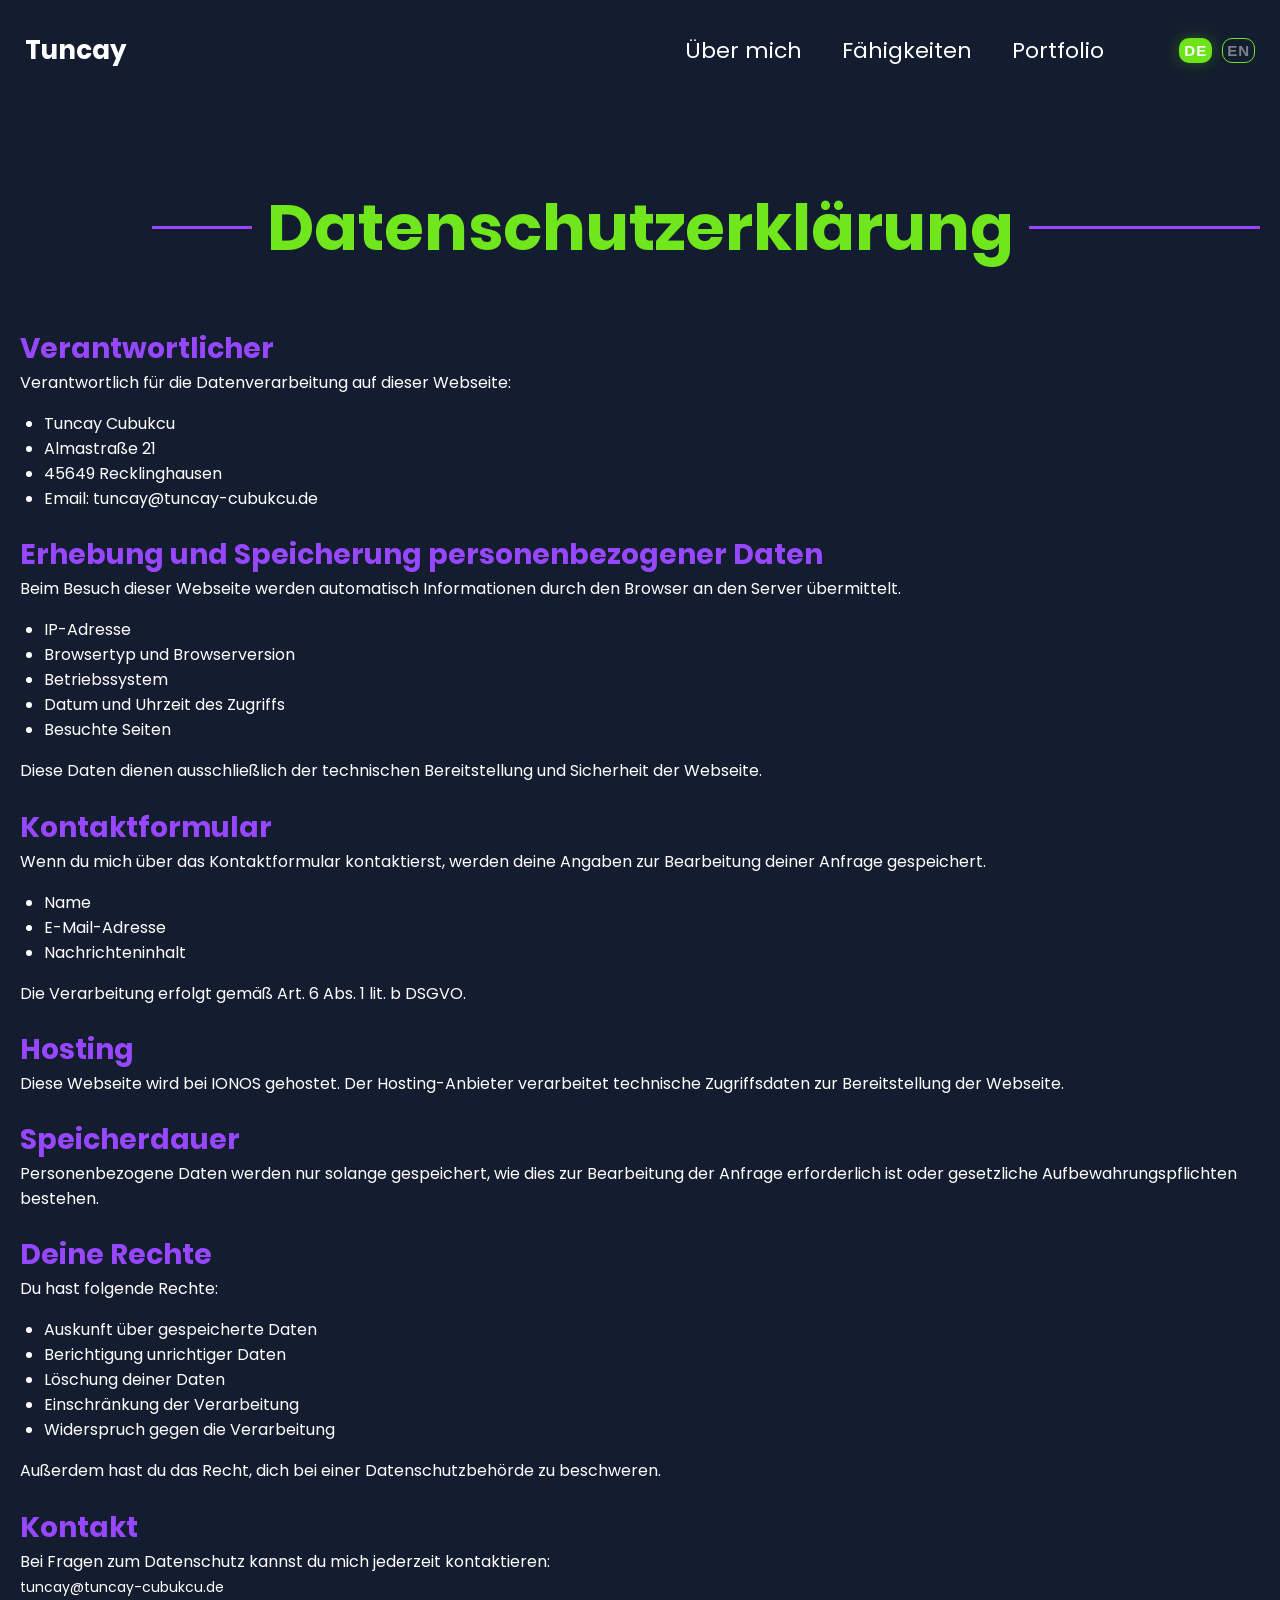
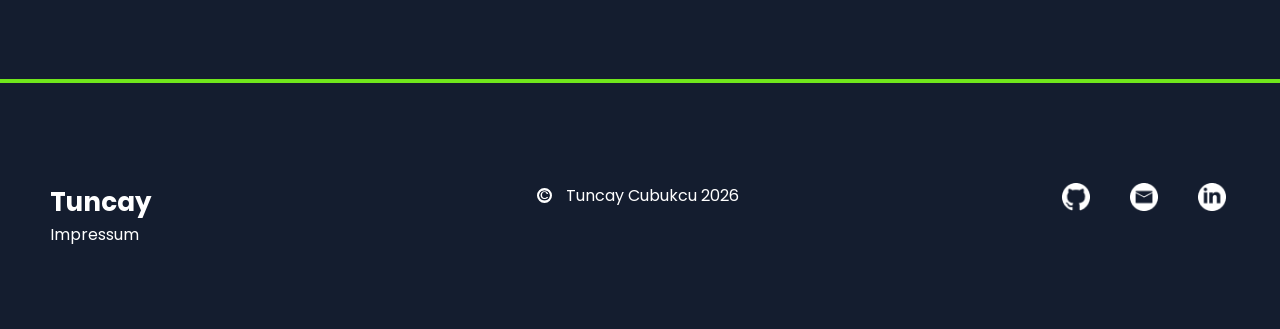
==== html/datenschutz.html @ 88ef4b9e "created portfolio project" ====
<!DOCTYPE html>
<html lang="en">
<head>
    <meta charset="UTF-8">
    <meta name="viewport" content="width=device-width, initial-scale=1.0">
     <title>TC | Fronted Developer</title>
    <link rel="icon" href="./assets/img/logo.jpg">
    <link rel="stylesheet" href="/style.css">
    <link rel="stylesheet" href="/css/responsive.css">
    <link rel="stylesheet" href="/index.html">
    <script src="/script.js"></script>
</head>
<header class="header">
    <div class="layout-first page-no">
        <section class="header-left">
            <a href="/index.html">
                <span href="#main" class="ft-size20">Tuncay</span>
            </a>
        </section>
        <nav class="header-right">
            <ul>
                <li><a data-i18n="nav_about" href="#about"></a></li>
                <li><a data-i18n="nav_skills" href="#skills"></a></li>
                <li><a data-i18n="nav_portfolio" href="#portfolio"></a></li>
            </ul>
            <div class="language-switcher">
                <button class="language-pill is-active" onclick="setLanguage('de', this)" aria-pressed="true">DE</button>
                <button class="language-pill" onclick="setLanguage('en', this)" aria-pressed="false">EN</button>
            </div>
            </nav>
        <nav class="navbar">
            <button class="menu-toggle" id="menuToggle" onclick="openMenu()">☰</button>
        </nav>
        <div class="mobile-menu" id="mobileMenu">
            <button class="close-menu" id="closeMenu" onclick="closeMenu()">✕</button>
            <ul>
                <li><a data-i18n="nav_about" href="#about" onclick="closeMenu()"></a></li>
                <li><a data-i18n="nav_skills" href="#skills" onclick="closeMenu()"></a></li>
                <li><a data-i18n="nav_portfolio" href="#portfolio" onclick="closeMenu()"></a></li>
                <li><a data-i18n="nav_contact" href="#contact" onclick="closeMenu()"></a></li>
                <div class="language-switcher-overlay">
                    <button class="lang-text is-active switcher-menu" onclick="setLanguage('de', this)" aria-pressed="true">DE</button>
                    <span class="lang-sep">/</span>
                    <button class="lang-text switcher-menu" onclick="setLanguage('en', this)" aria-pressed="false">EN</button>
                </div>
            </ul>
        </div>
    </div>
</header>

<main class="privacy-main">
    <a href="../index.html" class="back-button">
        <img src="/assets/icon/left button.png" alt="Back">
    </a>
    <section class="privacy-page">
        <div class="grid"> 
            <div class="line-second"></div>
             <h1 data-i18n="privacy_title" class="greenc">Datenschutzerklärung</h1>
             <div class="line-right"></div>
        </div>
        <section class="section_container">
            <h2 class="section_head violet-color" data-i18n="privacy_section1_title">Verantwortlicher</h2>
            <p data-i18n="privacy_section1_text">Verantwortlich für die Datenverarbeitung auf dieser Webseite:</p>
            <ul>
                <li>Tuncay Cubukcu</li>
                <li>Almastraße 21</li>
                <li>45649 Recklinghausen</li>
                <li href="mailto:tuncay-cubukcu@hotmai.de">Email: tuncay@tuncay-cubukcu.de</li>
            </ul>
        </section>
        <section class="section_container">
            <h2 class="section_head violet-color" data-i18n="privacy_section2_title">Erhebung und Speicherung personenbezogener Daten</h2>
            <p data-i18n="privacy_section2_text1">Beim Besuch dieser Webseite werden automatisch Informationen durch den Browser an den Server übermittelt.</p>
            <ul>
                <li data-i18n="privacy_ip">IP-Adresse</li>
                <li data-i18n="privacy_browser">Browsertyp und Browserversion</li>
                <li data-i18n="privacy_os">Betriebssystem</li>
                <li data-i18n="privacy_date">Datum und Uhrzeit des Zugriffs</li>
                <li data-i18n="privacy_pages">Besuchte Seiten</li>
            </ul>
            <p data-i18n="privacy_section2_text2">Diese Daten dienen ausschließlich der technischen Bereitstellung und Sicherheit der Webseite.</p>
        </section>
        <section class="section_container">
            <h2 class="section_head violet-color" data-i18n="privacy_section3_title">Kontaktformular</h2>
            <p data-i18n="privacy_section3_text1">Wenn du mich über das Kontaktformular kontaktierst, werden deine Angaben zur Bearbeitung deiner Anfrage gespeichert.</p>
            <ul>
                <li data-i18n="privacy_name">Name</li>
                <li data-i18n="privacy_email">E-Mail-Adresse</li>
                <li data-i18n="privacy_message">Nachrichteninhalt</li>
            </ul>
            <p data-i18n="privacy_section3_text2">Die Verarbeitung erfolgt gemäß Art. 6 Abs. 1 lit. b DSGVO.</p>
        </section>
        <section class="section_container">
            <h2 class="section_head violet-color" data-i18n="privacy_section4_title">Hosting</h2>
            <p data-i18n="privacy_section4_text">Diese Webseite wird bei IONOS gehostet. Der Hosting-Anbieter verarbeitet technische Zugriffsdaten zur Bereitstellung der Webseite.</p>
        </section>
        <section class="section_container">
            <h2 class="section_head violet-color" data-i18n="privacy_section5_title">Speicherdauer</h2>
            <p data-i18n="privacy_section5_text">Personenbezogene Daten werden nur solange gespeichert, wie dies zur Bearbeitung der Anfrage erforderlich ist oder gesetzliche Aufbewahrungspflichten bestehen.</p>
        </section>
        <section class="section_container">
            <h2 class="section_head violet-color" data-i18n="privacy_section6_title">Deine Rechte</h2>
            <p data-i18n="privacy_section6_text1">Du hast folgende Rechte:</p>
            <ul>
                <li data-i18n="privacy_right1">Auskunft über gespeicherte Daten</li>
                <li data-i18n="privacy_right2">Berichtigung unrichtiger Daten</li>
                <li data-i18n="privacy_right3">Löschung deiner Daten</li>
                <li data-i18n="privacy_right4">Einschränkung der Verarbeitung</li>
                <li data-i18n="privacy_right5">Widerspruch gegen die Verarbeitung</li>
            </ul>
            <p data-i18n="privacy_section6_text2">Außerdem hast du das Recht, dich bei einer Datenschutzbehörde zu beschweren.</p>
        </section>
        <section class="section_container">
            <h2 class="section_head violet-color" data-i18n="privacy_section7_title">Kontakt</h2>
            <p data-i18n="privacy_section7_text">Bei Fragen zum Datenschutz kannst du mich jederzeit kontaktieren:</p>
            <a class="mail-link" href="mailto:tuncay@tuncay-cubukcu.de">tuncay@tuncay-cubukcu.de</a>
        </section>
    </section>
</main>

<footer class="white footer-line">
    <div class="layout-page">
        <div class="footer">
            <div class="footer-left">
                <div>
                    <span class="left-ft">Tuncay</span>
                </div>
                <a href="./html/impressum.html" class="white impressum-link d_none_re" data-i18n="legal_notice"></a>
            </div>
            <div class="footer-center">
                <div class="copyright-circle">©</div>
                <span class="white">Tuncay Cubukcu 2026</span>
            </div>
            <div class="footer-right">
                <a href="https://github.com/TuncCuDev" title="GitHub - TuncCuDev" aria-label="GitHub - TuncCuDev">
                    <img src="/assets/icon/github-img.png" alt="GitHub icon">
                </a>  
                <a href="mailto:tuncay@tuncay-cubukcu.de" title="Send email" aria-label="Send email">
                    <img src="/assets/icon/mail.img.png" alt="Email icon">
                </a>
                <a href="https://www.linkedin.com/in/tuncay-cu-89078a415/?skipRedirect=true" title="LinkedIn - Tuncay Cubukcu" aria-label="LinkedIn - Tuncay Cubukcu">
                    <img src="/assets/icon/linkdein.png" alt="LinkedIn icon">
                </a>
            </div>
            <div>
                <a href="./html/impressum.html" class="white impressum-link display_re" data-i18n="legal_notice"></a>
            </div>
        </div>
    </div>
</footer>
---- style.css ----
@font-face {
    font-family: 'Poppins';
    src: url('./assets/fonts/Poppins-Regular.ttf') format('truetype');
    font-weight: 400;
    font-style: normal;
}

@font-face {
    font-family: 'Poppins';
    src: url('./assets/fonts/Poppins-Bold.ttf') format('truetype');
    font-weight: 700;
    font-style: normal;
}

* {
    box-sizing: border-box;
}

html, body {
    font-family: 'Poppins', sans-serif;
    font-weight: 400;
    margin: 0;
    padding: 0;
    width: 100%;
    scroll-behavior: smooth;
}

body.no-scroll {
    position: fixed;
    overflow: hidden;
    height: 100vh;
}

.page-wrapper {
    width: 100%;
    max-width: 1440px;
    margin: 0 auto;
    padding: 0 32px;
    box-sizing: border-box;
}

.header {
    background-color: #141D2F;
    position: sticky;
    top: 0;
    width: 100%;
    z-index: 1000;
    height: 100px;
    display: flex;
}

.header-left {
    color: white;
    font-weight: bold;
}

.ft-size20 {
    font-size: 26px
}

.header-right ul{
    display: flex;
    justify-content: space-evenly;
    gap: 40px;
    list-style: none;
}

a {
    color: #FFFFFF;
    font-size: 14px;
    text-decoration: none !important;
}

.header-right a {
    font-size: 22px;
}

.language-switcher {
    display: flex;
    align-items: center;
    gap: 10px;
}

.nav-link.active {
    color: #3DCFB6; 
}

.language-pill {
    padding: 3px 4px;
    border-radius: 10px;
    border: 1px solid #70E61C;
    background: rgb(20 29 47);
    color: rgba(255,255,255,0.45);
    font-size: 15px;
    font-weight: 700;
    letter-spacing: 1px;
    cursor: pointer;
    transition: all 0.3s ease;

}

.language-pill:hover {
    border-color: rgba(112,230,28,0.35);
    box-shadow: 0 0 14px rgba(112,230,28,0.15);
}

.language-pill.is-active {
    color: #FFFFFF;
    background: #70E61C;
    border-color: rgba(112,230,28,0.6);
    text-shadow:0 0 8px rgba(112,230,28,0.9),0 0 18px rgba(112,230,28,0.5);
    box-shadow:0 0 18px rgba(112,230,28,0.25);
}

.language-switcher-overlay {
    display: flex;
    align-items: center;
    gap: 6px;
    color: white;
}

.lang-text {
    background: none;
    border: none;
    padding: 0;
    margin: 0;
    color: #757575;
    font-size: 16px;
    cursor: pointer;
    transition: 0.2s ease;
}

.lang-text.is-active {
    color: #70E61C;
    font-weight: bold;
}

.lang-sep {
    color: #757575;
}

.pages-img {
    position: absolute;
    left: 50%;
    transform: translateX(-50%);
    width: 100%;
    max-width: 1440px;
    height: 100%;
    filter: brightness(85%);
}

.background-shadow{
    position: absolute;
    left: 50%;
    transform: translateX(-50%);
    z-index: 1;
    margin-top: 5px;
}

nav {
    display: flex;
    gap: 75px;
}

.layout-first {
    background-color: #141D2F;
    margin: 0 auto;
    box-sizing: border-box;
}

.layout-page {
    max-width: 1440px;
    margin: 0 auto; 
    position: relative;
    z-index: 1;
}

.page-no {
    display: flex;
    justify-content: space-between;
    padding: 0 25px;
    align-items: center;
    max-width: 1440px;
    width: 100%;
}

.first-page {
    min-height: 100vh;
    position: relative;
    width: 100%;
    display: flex;
    align-items: center;
    justify-content: center;
}

.first-content {
    display: flex;
    align-items: center;
    justify-content: space-between;
    padding: 0 32px;
    box-sizing: border-box;
}

.first-content,
.main-text {
    position: relative;
}

.main-text {
    display: flex;
    flex-direction: column;
    gap: 24px;
    margin-bottom: 250px;
}

.my-image {
    height: 400px;
    z-index: 2;
    position: relative;
}

.part2,
h1, 
h2,
.contact-span {
    font-weight: bold;
}

.image-wrapper {
    position: relative;
    width: fit-content;
}

.image-wrapper::before {
    content: "";
    position: absolute;
    top: -250px;
    left: 50%;
    width: 180%;
    height: 150%;
    transform: translateX(-50%);
    background: url("./assets/img/Photo shadows.png") no-repeat center;
    background-size: contain;
    z-index: 0;
}

.front-image {
    margin-bottom: 200px;
    position: relative;
    z-index: 10;
    left: 0px;
    height: 900px;
}

.display {
    display: flex;
    justify-content: center;
    width: 100%;
}

.part1, .part2, .part3 {
    margin: 0;
    line-height: 1;
}

.part1 {
    writing-mode: vertical-lr;
    transform: rotate(180deg);
    font-size: 48px;
    color: #FFFFFF;
    font-weight: 200;
}

.part2 {
    font-size: clamp(28px, 9vw, 80px);
    font-weight: bold;
    color: #FFFFFF;
}

.part3 {
    font-size: clamp(28px, 9vw, 80px);
    font-weight: 400;
    color: rgba(151, 71, 255, 1);
}

.first-page-h1 {
    position: relative;
    display: flex;
    align-items: center;
    gap: 18px;
    margin: 0;
    font-size: 70px;
}

.button {
    background-color: #70E61C;
    color: #FFFFFF;
    width: 180px;
    height: 50px;
    border-radius: 10px;
    cursor: pointer;
    border: none;
    font-size: 16px;
    transition: 0.2s ease;
}

.button:hover {
    transform: scale(1.05);
    background-color: rgba(151, 71, 255, 1);
}

.button.disabled {
    background-color: #5b5b5b;
    color: #cfcfcf;
    cursor: not-allowed;
    opacity: 0.7;
}

.button.active {
    background-color: #70E61C;
    color: black;
    cursor: pointer;
    box-shadow:0 0 12px rgba(112,230,28,0.5),0 0 22px rgba(112,230,28,0.25);
}

.button.active:hover {
    transform: translateY(-2px);
}

.main-right {
    display: flex;
    flex-direction: column;
    line-height: 1;
}

.first-page::after {
    content: "";
    position: absolute;
    left: 0;
    bottom: 0;
    width: 100%;    
    background: url("./assets/icon/Vector.png") no-repeat center bottom;
    background-size: 100% 100%;
    z-index: 99;
    height: 350px;
}

.line,
.line-second,
.line-one {
    background-color: #9747FF;
    width: 100px;
    height: 3px;
    justify-self: end;
}

.line-right {
    height: 3px;
    background: #9747FF;
    align-self: center;
    width: 100%;
}

.padding-rt50 {
    padding-right: 50px
}

.padding-lt50 {
    padding-left: 50px;
}

.flex-direction {
    align-items: center;
    display: flex;
}

.padding-right75 {
    padding-right: 75px;
}

.references-line {
    bottom: 150px;
    display: flex;
    justify-content: space-between;
    z-index: 999;
}

.display-flex {
    display: flex;
    justify-content: center;
    align-items: center;
}

.grid {
    display: grid;
    grid-template-columns: 1fr auto 1fr;
    align-items: center;
    width: 100%;
    gap: 15px;
    padding-bottom: 30px;
}

.gap30 {
    gap: 30px;
}

.white {
    color: #FFFFFF;
}

.scroll-down {
    position: relative;
    writing-mode: vertical-lr;
    writing-mode: vertical-lr;
    right: 0;
    bottom: 35px;
    margin-right: 25px;

}

.text {
    font-weight: 400;
    font-size: medium;
    font-size: 16px;
}

.headline {
    position: relative;
    padding-bottom: 50px;
}

.second-page {
    padding-left: 50px;
    position: relative;
    z-index: 2;
    align-items: flex-start;
    display: flex;
    gap: 100px;
    padding-top: 10px;
}

.about-img {
    height: autp;
    width: 25px;
}

.about-span {
    padding-bottom: 20px;
    max-width: 500px;
    width: 100%;
}

.circle {
    height: 500px;
}

.about-profil {
    display: flex;
    justify-content: center;
    align-items: center;
    position: relative;
}

.potrait-img {
    position: absolute;
    top: 51%;
    left: 36%;
    transform: translate(-50%, -50%);
    border-radius: 50%;
    width: 60%;
    height: 90%;
    z-index: 1;
}

.second-right {
    display: flex;
    flex-direction: column;
    justify-content: center;
}

.width150 {
    width: 230px;
}
    
.padding-bt {
    padding-bottom: 50px;
}

.third-page {
    padding-left: 50px;
    position: relative;
    justify-content: space-between;
    align-items: flex-start;
    padding-top: 200px;
    display: flex;
    gap: 50px;
}

.container {
    display: flex;
    justify-content: center;
    align-items: center;
    padding-top: 25px;
}

.skill-container {
    display: flex;
    flex-direction: column;
    gap: 20px;
}

.skills-box {
    text-align: right;
    padding-right: 50px;
}

.skills-box .container .skill-container button {
    width: auto;
    max-width: 250px;
}

.skill-container button:hover {
    background-color: rgba(151, 71, 255, 1);
}

.skills-btn {
    display: inline-block;
    width: auto;
    padding: 12px 24px;
    border-radius: 12px;
    border: none;
    cursor: pointer;
    font-size: 16px;
}

.skill-container button {
    align-self: flex-end;
}

.skill-container button:hover {
    transform: scale(1.10);
}

.container-first-span {
    font-size: 18px;
    font-weight: bolder;
}

.green {
    background-color: #70E61C;
}

.greenc {
    color: #70E61C;
}

.violet {
    background-color: rgba(151, 71, 255, 1);
}

.violet-color {
    color: rgba(151, 71, 255, 1);
}

.image-container {
    display: grid;
    grid-template-columns: repeat(4, 1fr);
    gap: 45px;
}

.image-container img {
    transition: transform 0.3s ease;
    cursor: pointer;
    width: 60px;
    height: 60px;
}

.image-container img:hover {
    transform: scale(1.15);
}

.third-page-right {
    width: min(600px, 100%);
}

.skills-container {
    display: flex;
    justify-content: flex-end;
    align-items: center;
    text-align: right;
    gap: 10px;
}

.skills-line {
    position: relative;
    width: 50px;
}

.padding {
    padding-right: 50px;
}

h1 {
    margin-block-start: 0;
    margin-block-end: 15px;
    font-size: 78px;
}

.fourd-page {
    position: relative;
    padding-top: 200px;
}

.project-img {
    height: 140px;
    width: 260px;
}

.project-card {
    display: grid;
    grid-template-columns: 1fr 1fr;
    align-items: center;
    justify-content: center;
    gap: 40px;
    padding: 40px 100px;
}

.project-card:nth-child(even) .project-left {
    order: 2;
}

.project-card:nth-child(even) .project-right {
    order: 1;
}

.project-left,
.project-right {
    width: 100%;
    box-sizing: border-box;
}

.project-left {
    display: flex;
    justify-content: center;
    align-items: center;
}

.project-right {
    display: flex;
    flex-direction: column;
    justify-content: center;
    align-items: left;
    gap: 12px;
}

.grid h1 {
    margin: 0;
}

.project-buttons {
    margin-top: auto;
    padding-top: 15px;
}

.text-align-center {
    text-align: center;
}

.portfolio-title {
    padding-top: 25px;
}

.portfolio-subtitle {
    margin: 0;
    white-space: nowrap;
    text-align: center;
}

.button-size {
    font-size: 16px;
    height: 40px;
    width: 120px;
    border-radius: 8px;
}

.button:hover {
    transform: scale(1.05);
}

.button-size:hover {
    cursor: pointer;
    background-color: #70E61C;
}

.five-page {
    position: relative;
    padding-top: 200px;
    padding-bottom: 150px;
}

.display-flex-start {
    gap: 15px;
    display: flex;
    justify-content: flex-start;
    align-items: center;
    text-align: left;
}

.width {
    width: 500px;
}

.contact-form {
    display: flex;
    flex-direction: column;
    gap: 20px;
}

.contact-form textarea {
    min-height: 140px;
    resize: none;
}

.contact-form input,
.contact-form textarea {
    border-radius: 12px;
    background: transparent;
    border: 1px solid rgba(151, 71, 255, 1);
    padding: 16px;
    color: white;
    font-size: 16px;
    transition: 0.2s ease;
}

.contact-form input.input-valid,
.contact-form textarea.input-valid {
    border: 1px solid #70E61C !important;
    box-shadow: 0 0 8px rgba(112, 230, 28, 0.5) !important;
}

.contact-form input.input-error,
.contact-form textarea.input-error {
    border: 1px solid #ff3b30 !important;
    box-shadow: 0 0 8px rgba(255, 59, 48, 0.5) !important;
}

.contact-form input:hover,
.contact-form textarea:hover {
    border-color: #70E61C;
    cursor: pointer;
}

.contact-container {
    display: flex;
    align-items: start;
    gap: 50px;
    padding: 25px 50px;
}

.contact-left,
.contact-right {
    width: 50%;
}

.field {
    position: relative;
    margin-bottom: 20px;
}

.privacy {
    font-size: 14px;
}

.contact-span {
    font-size: 32px;
    font-weight: 600;
}

.contact-span-answer {
    font-size: 20px;
    font-weight: 500;
}

.large-size {
    font-weight: 700;
}

.footer {
    max-width: 1440px;
    width: 100%;
    display: flex;
    justify-content: space-between;
    align-items: flex-start;
    padding: 100px 50px;
    border-top: 4px solid rgba(112, 230, 28, 1);
    color: white;
    position: relative;
    height: 250px;
}

footer {
    background-color: #141D2F;
}


.left-ft {
    font-weight: 700;
    font-size: 26px;
}

.footer-left,
.footer-center,
.footer-right {
    width: 33%;
}

.footer-left {
    display: flex;
    flex-direction: column;
}

.footer-left a {
    text-decoration: none;
}

.privacy-link {
    position: relative;
    display: inline-block;
    color: rgba(151, 71, 255, 1);
    text-decoration: none;
}

.privacy-link::after {
    content: "";
    position: absolute;
    left: 0;
    bottom: -1px;
    width: 100%;
    height: 1px;
    background-color: rgba(151, 71, 255, 1);
    opacity: 0;
}

.privacy-link:hover::after {
    opacity: 1;
}

.footer-left a, .impressum-link {
    position: relative;
    text-decoration: none;
}

.footer-left a::after,
.impressum-link::after {
    content: "";
    position: absolute;
    left: 7%;
    bottom: -3px;
    transform: translateX(-50%);
    width: 0%;
    height: 2px;
    background-color: #70E61C;
}

.footer-left a:hover::after,
.impressum-link:hover::after {
    width: 15%;
}

.footer-center {
    display: flex;
    justify-content: center;
    align-items: center;
    gap: 14px;
}

.footer-left-wrapper {
    display: flex;
    flex-direction: column;
    gap: 10px;
}

.impressum-link {
    font-size: 16px;
}

.copyright-circle {
    width: 15px;
    height: 15px;
    border: 2px solid white;
    border-radius: 50%;
    display: flex;
    justify-content: center;
    align-items: center;
    color: white;
    font-size: 18px;
}

.footer-right {
    display: flex;
    justify-content: flex-end;
    gap: 40px;
}

.footer-right img {
    width: 28px;
    height: 28px;
    cursor: pointer;
    transition: 0.2s ease;
}

.footer-right img:hover,
.left-side a:hover img  {
    transform: scale(1.5);
}

.next-pages {
    position: relative;
    width: 100%;
    overflow: hidden;
    padding-bottom: 75px;
}

.privacy-page {
    width: 100%;
    max-width: 1440px;
}

.text-decoration {
    color: rgba(151, 71, 255, 1);
    text-decoration: none;
    transition: 0.2s ease;
}

.privacy-page h1 {
    font-size: 64px;
    text-align: center;
}

.section_head {
    font-size: 28px;
    font-weight: 700;
    margin-bottom: 20px;
    margin-block-end: 0px;
}

.section_container {
    margin-block-end: 0px;
}

.section_container ul {
    padding-left: 24px;
}

.mail-link:hover {
    text-decoration: underline;
}

.back-home-btn img {
    width: 32px;
    height: 32px;
    object-fit: contain;
}

.back-home-btn {
    position: absolute;
    top: 30px;
    right: 30px;
    width: 60px;
    height: 60px;
    display: flex;
    justify-content: center;
    align-items: center;
    background: #9747FF;
    border-radius: 50%;
    transition: 0.3s;
}

.back-home-btn:hover {
    transform: scale(1.1);
}

.privacy-main {
    width: 100%;
    min-height: 100vh;
    display: flex;
    flex-direction: column;
    align-items: center;
    padding: 80px 20px;
    background-color: #141D2F;
    color: #FFFFFF;
}

.impressum-block h2 {
    margin-block-end: 0em;
    font-size: 28px;
}

.mail-link:hover {
    text-decoration: underline;
}

.navbar {
    display: none;
}

.mobile-menu {
    position: fixed;
    inset: 0;
    background: #4D4D4D;
    display: flex;
    flex-direction: column;
    justify-content: center;
    align-items: center;
    opacity: 0.5;
    visibility: hidden;
    transition: all 0.3s ease;
    z-index: 9999;
}

.mobile-menu.active {
    opacity: 1;
    visibility: visible;
}

.mobile-menu ul {
    list-style: none;
    padding: 0;
    margin: 0;
    display: flex;
    flex-direction: column;
    gap: 24px;
}

.mobile-menu a {
    color: white;
    text-decoration: none;
    font-size: 23px;
}

.mobile-menu a:hover {
    color: #70E61C;
}

ul li a {
    position: relative;
    color: white;
    text-decoration: none;
    transition: color 0.3s ease;
}

ul li a.active {
    color: #70E61C;
}

ul li a::after {
    content: "";
    position: absolute;
    left: 0;
    bottom: -6px;
    width: 0;
    height: 2px;
    background: #9747FF;
    transition: width 0.3s ease;
}

ul li a.active::after {
    width: 50%;
    height: 3px;
    border-radius: 5px;
}

.close-menu {
    position: absolute;
    top: 30px;
    right: 30px;
    background: none;
    border: none;
    color: white;
    font-size: 32px;
    cursor: pointer;
}

.header-right a {
    color: white;
    text-decoration: none;
    transition: color 0.3s ease;
}

.header-right a:hover,
.header-right a.active {
    color: #70E61C;
}

.checkbox-design {
    -webkit-appearance: none !important;
    appearance: none !important;
    width: 20px;
    height: 19px;
    border: 2px solid #70E61C !important; 
    border-radius: 4px !important;
    background: transparent !important;
    cursor: pointer;
    position: relative;
    font-size: 12px !important;
    padding: 0px !important;
}

.checkbox-design:checked::after {
    content: "✔";
    position: absolute;
    left: 50%;
    top: 50%;
    transform: translate(-50%, -55%);
    color:#70E61C;
    font-size: 16px; 
    font-weight: bold;
    line-height: 1;
}

.checkbox-container {
    display: flex;
    gap: 8px;
}

#toast {
    position: fixed;
    bottom: 50px;
    right: 50px;
    background: white;
    color: black;
    border: 1px solid #ccc;
    padding: 10px 15px;
    border-radius: 8px;
    transform: translateX(300px);
    opacity: 0;
    transition: all 0.5s ease;
    z-index: 99999;
}

#toast.show {
    transform: translateX(0);
    opacity: 1;
}

.d_none {
    display: none !important;
}

.scroll-top {
    width: 32px;
    height: 32px;
    border: 2px solid white;
    border-radius: 50%;
    display: flex;
    justify-content: center;
    align-items: center;
    cursor: pointer;
    margin-left: auto; 
    margin-right: 7px;
}

.scroll-top:hover {
    border-color: #70E61C;
}

.scroll-top:hover img {
    filter: brightness(0) saturate(100%) invert(67%) sepia(83%) saturate(420%) hue-rotate(65deg);
}

.scroll-top img {
    width: 15px;
    height: 15px;
}

.back-button {
    display: none;
    align-self: flex-end;
}

.back-button:hover {
    border-color: #70E61C;
}

.back-button:hover img {
    filter: brightness(0) saturate(100%) invert(67%) sepia(83%) saturate(420%) hue-rotate(65deg);
    margin-right: 5px;
}

.back-button img {
    margin: 15px 9px;
    width: 35px;
    height: 35px;
}

.testimonial-section {
    max-width: 800px;
    margin: 0 auto;
    padding-top: 150px;
}

.testimonial-box {
    position: relative;
    padding: 30px 70px;
    border: 3px solid #70E61C;
    border-radius: 24px;
    color: white;
    width: clamp(245px, 75vw, 850px);     
    height: 250px;    
    overflow: visible; 
    margin: 0 auto;
}

.quote-icon {
    position: absolute;
    top: -25px;
    left: -52px;
    width: 80px;
    height: auto;
    z-index: 2;
}

.testimonial-text {
    padding-bottom: 100px;
    font-size: 20px;
    line-height: 1.7;
}

.testimonial-author {
    justify-content: start;
    display: flex;
    align-items: center;
    gap: 15px;
}

.testimonial-navigation {
    display: flex;
    justify-content: center;
    align-items: center;
    gap: 30px;
    margin-top: 30px;
}

.arrow-btn {
    background: transparent;
    border: 2px solid transparent;
    color: #70E61C;
    font-size: 28px;
    cursor: pointer;
    padding: 6px;
}

.arrow-btn:hover {
    border-color: #70E61C;
    border-radius: 50%;
}

.dots {
    display: flex;
    gap: 12px;
}

.dot {
    width: 8px;
    height: 8px;
    border-radius: 50%;
    background: #9747FF;
}

.dot.active {
    background: #70E61C;
    box-shadow:0 0 8px #70E61C, 0 0 16px #70E61C;
}

.line-box {
    width: 400px;
    height: 3px;
    background-color: #9747FF;
    padding-right: 5px;
}

.display-start {
    position: absolute;
    display: flex;
    justify-content: start;
    align-items: center;
    gap: 15px;
    bottom: 40px;
}

.ft-size23 {
    font-size: 23px;
}

.ft-size32 {
    font-size: 32px;
    margin-block-end: 0em;
}

p {
    margin-block-start: 0px;
    margin-block-end: 0px;
}

.github-bt {
    background-color: #141d2f;
    border-color: #70E61C;
}

.row-reverse {
    flex-direction: row-reverse;
}

.no-padding {
    padding-right: 0 !important;
}

.project-rights {
    text-align: right;
}

.project-right-button {
    text-align: right !important;
}

.laptop {
    position: relative;
    width: 100%;
    max-width: 5200px;
}

.laptop-frame {
    width: 100%;
    display: block;
}

.laptop-screen {
    position: absolute;
    top: 24%;
    left: 27%;
    width: 46%;
    height: 52%;
    object-fit: cover;
}

.error-message {
    color: #E61C40;
    font-size: 14px;
    display: block;
}

.display-column {
    position: relative;
    display: flex;
    flex-direction: column;
    justify-content: center;
    align-items: center;
    gap: 7px;
    width: 140px;
}

.icon-span {
    font-weight: bold;
    color: #FFFFFF;
    text-align: center;
}

.display-column img {
    display: block;
    transform: translateY(0) scale(1);
}

.display-column:hover img {
    animation: upDown 0.6s ease;
}

.no-hover img {
    transform: none !important;
    transition: none !important;
}

.display-column.no-hover:hover img {
    transform: none !important;
}

.tooltip-item {
    position: relative;
    display: flex;
    flex-direction: column;
    align-items: center;
}

.tooltip-bubble {
    position: absolute;
    bottom: 100%;
    left: 50%;
    transform: translateX(-50%) translateY(10px);
    background: #ffffff;
    color: #000;
    padding: 6px 10px;
    border-radius: 8px;
    font-size: 16px;
    height: 100px;
    width: 200px;
    white-space: nowrap;
    opacity: 0;
    visibility: hidden;
    transition: 0.3s ease;
    pointer-events: none;
}

.tooltip-item:hover .tooltip-bubble {
    opacity: 1;
    visibility: visible;
    transform: translateX(-50%) translateY(-10px);
}

.tooltip-bubble::after {
    content: "";
    position: absolute;
    top: 100%;
    left: 20%;
    transform: translateX(-50%);
    border-width: 15px;
    border-style: solid;
    border-color: #ffffff transparent transparent transparent;
}

.display_re {
    display: none;
}

@keyframes upDown {
    0% {
        transform: translateY(0) scale(1);
    }
    50% {
        transform: translateY(-15px) scale(1);
    }
    100% {
        transform: translateY(0) scale(1);
    }
}
---- css/responsive.css ----
@media (max-width: 1275px) {
    .first-page {
        flex-direction: column;
    }

    .main-right {
        gap: 10px;
    }

    .main-text {
        position: relative;
        transform: translateY(40px);
            z-index: 100;
    }

    .front-image {
        margin-bottom: 0px;
    }

    .image-wrapper::before {
        top: -180px;
        left: 50%;
        width: clamp(100%, 70vw, 180%);
        height: 150%;
    }

    .button {
        width: 150px;
    }

    .first-page::after {
        bottom: clamp(245px, 30vw, 350px);
    }
}

@media (max-width: 1150px) {
    .third-page {
        display: flex;
        flex-direction: column;
        justify-content: center;
        align-items: center;
        padding-top: 0px;
    }

    .third-page-right {
        display: contents;
    }
    
    .skills-container {
        justify-content: flex-start;
        order: 1;
    }

    .skills-description {
        order: 2;
    }

    .image-container {
        order: 3;
    }

    .skills-box {
        order: 4;
    }

    .projects-container {
        gap: 50px;
    }

    .project-card {
        grid-template-columns: 1fr;
        padding: 25px 25px;
        gap: 20px;
    }

    .padding-lt50 {
        padding-left: 0px;
    }

    .padding-right75 {
        padding-right: 0px;
    }

    .project-buttons {
        display: flex;
        gap: 25px;
    }

    .project-rights {
        text-align: right;
    }

    .text-center {
        text-align: center;
    }

    .row-reverse {
        display: flex;
        flex-direction: column-reverse;    
    }

    .pd-25 {
        padding: 0px 15px;
    }

    .skills-container {
        display: flex;
        justify-content: flex-end;
        align-items: center;
        text-align: right;
        width: 100%;
    }

    .skill-container button {
        align-self: center;
    }

    .text-center-re{
        text-align: center;
    }

    .display-column {
        width: 60px;
    }

    .image-container {
        display: grid;
        grid-template-columns: repeat(3, 1fr);
        justify-items: center;
    }

    .image-container > :nth-child(10) {
        justify-self: end;
    }

    .image-container > :nth-child(11) {
        justify-self: start;
    }
    .container {
        padding-top: 0px
    }

    .project-right {
        align-items: center;
    }
}

@media (max-width: 1060px) {
    .line-second {
        display: none;
    }

    .privacy-page h1 {
        font-size: 55px;
    }

    .privacy-main {
        padding: 10px 10px;
    }

    .section_head {
        font-size: 21px;
    }

    .second-page {
        flex-direction: column;
        padding-right: 25px;
        justify-content: center;
        align-items: center;
        gap: 0px;
        padding-top: 0px;
    }

    .width150 {
        display: none;
    }

    .about-profil {
        display: none;
    }
    
    .potrait-img {
        position: absolute;
        top: 49%;
        left: 50%;
        transform: translate(-50%, -50%);
        border-radius: 50%;
        width: 99%;
        height: 99%;
        z-index: 1;
    }
    
    .circle {
        z-index: 100;
    }

    .second-right {
        padding-top: 50px;
    }

    .contact-container {
        padding: 0px 20px;
        gap: 25px;
    }

    .pd-right20 {
        padding-right: 20px;
    }

    .fourd-page {
        position: relative;
        padding-top: 150px;
    }

    .image-wrapper::before {
        top: -90px;
        height: 120%;
    }
}

@media (max-width: 750px) {
    .menu-toggle {
        display: block;
        background: none;
        border: none;
        color: white;
        font-size: 32px;
        cursor: pointer;
    }

    .nav-menu {
        display: none;
    }

    .nav-menu.active {
        display: flex;
        flex-direction: column;
        position: absolute;
        top: 80px;
        right: 20px;
        background: #141d2f;
        padding: 24px;
        border-radius: 12px;
        gap: 16px;
    }

    .desktop-menu {
        display: none;
    }

    .header-right {
        display: none;
    }

    .navbar {
        display: block;
    }

    .part1 {
        font-size: 30px;
    }

    .third-page-right {
        padding-left: 15px;
    }

    .third-page {
        padding-left: 0px;
    }

    .padding {
        padding-right: 10px;
    }

    .skills-box {
        padding-right: 15px;
    }

    .image-container {
        gap: clamp(47px, 5vw, 45px);
    }

    .image-container img {
        width: 44px;
        height: 50px;
    } 

    .language-pill {
        padding: 10px 10px;
    }

    .privacy-page h1 {
        font-size: 42px;
    }

    .footer {
        padding: 10px 5px;
        flex-direction: column;
        justify-content: space-around;
        align-items: center;
    }

    .footer-right {
        gap: 35px;
        justify-content: center;
    }

    .footer-center {
        gap: 5px;
        width: 100%;
    }

    .footer-left {
        width: 16%;
        justify-content: center;
    }

    .d_none_re {
        display: none;
    }

    .display_re {
        display: block;
    }

    .footer-left a:hover::after, 
    .impressum-link:hover::after {
        width: 35%;
    }

    .footer-left a::after, 
    .impressum-link::after {
        left: 15%;
        bottom: -3px;
    }

    .footer-left {
        flex-direction: row;
    }

    .line-box {
        width: 50px;
    }

    .testimonial-box {
        padding: 15px 10px;
    }

    .testimonial-text,
    .testimonial-author {
        font-size: 16px;
    }

    .quote-icon {
        top: -39px;
        left: -30px;
    }

    .text, 
    .scroll-down {
        display: none;
    }
}

@media (max-width: 700px) {
    .contact-left, .contact-right {
        width: 95%;
    }

    .line-one {
        width: 20px;
    }

    .display-flex-start {
        justify-content: start;
    }

    .front-image {
        left: 0px;
        height: 500px;
        left: 50%;
        transform: translateX(-50%);
    }

    .bg-img {
        width: clamp(150px, 50vw, 450px);
        height: clamp(150px, 50vw, 450px);
    }

    .projects-container {
        display: flex;
        flex-direction: column;
        align-items: center;
    }

    .contact-container {
        flex-direction: column;
    }

    .second-page {
        padding-left: 15px;
    }

    .five-page {
        padding: 0px 0px;
    }

    .checkbox-container {
        align-items: center;
    }

    .contact-span {
        font-size: 23px;
    }

    .margin-left25{
        margin-left: -25px;
    } 

    .testimonial-section {
        padding-bottom: 150px;
    }

    .text {
        display: none;
    }
}

@media (max-width: 600px) {
    .first-page-h1 {
        gap: 5px;
    }

    .circle {
        height: 250px;
    }

    .button {
        width: 124px;
    }

    .gap30 {
        gap: 15px;
    }

    h1 {
        font-size: 40px;
    }

    .first-content {
        padding: 0 0px;
    }

    .privacy-page {
        padding: 15px 1px;
    }

    .impressum-block p {
        font-size: 16px;
    }

    .privacy-page h1 {
        font-size: 26px;
    }

    .impressum-block h2 {
        font-size: 22px;
    }

    .section_container {
        padding: 4px;
    }

    .back-button {
        display: block;
    }
}
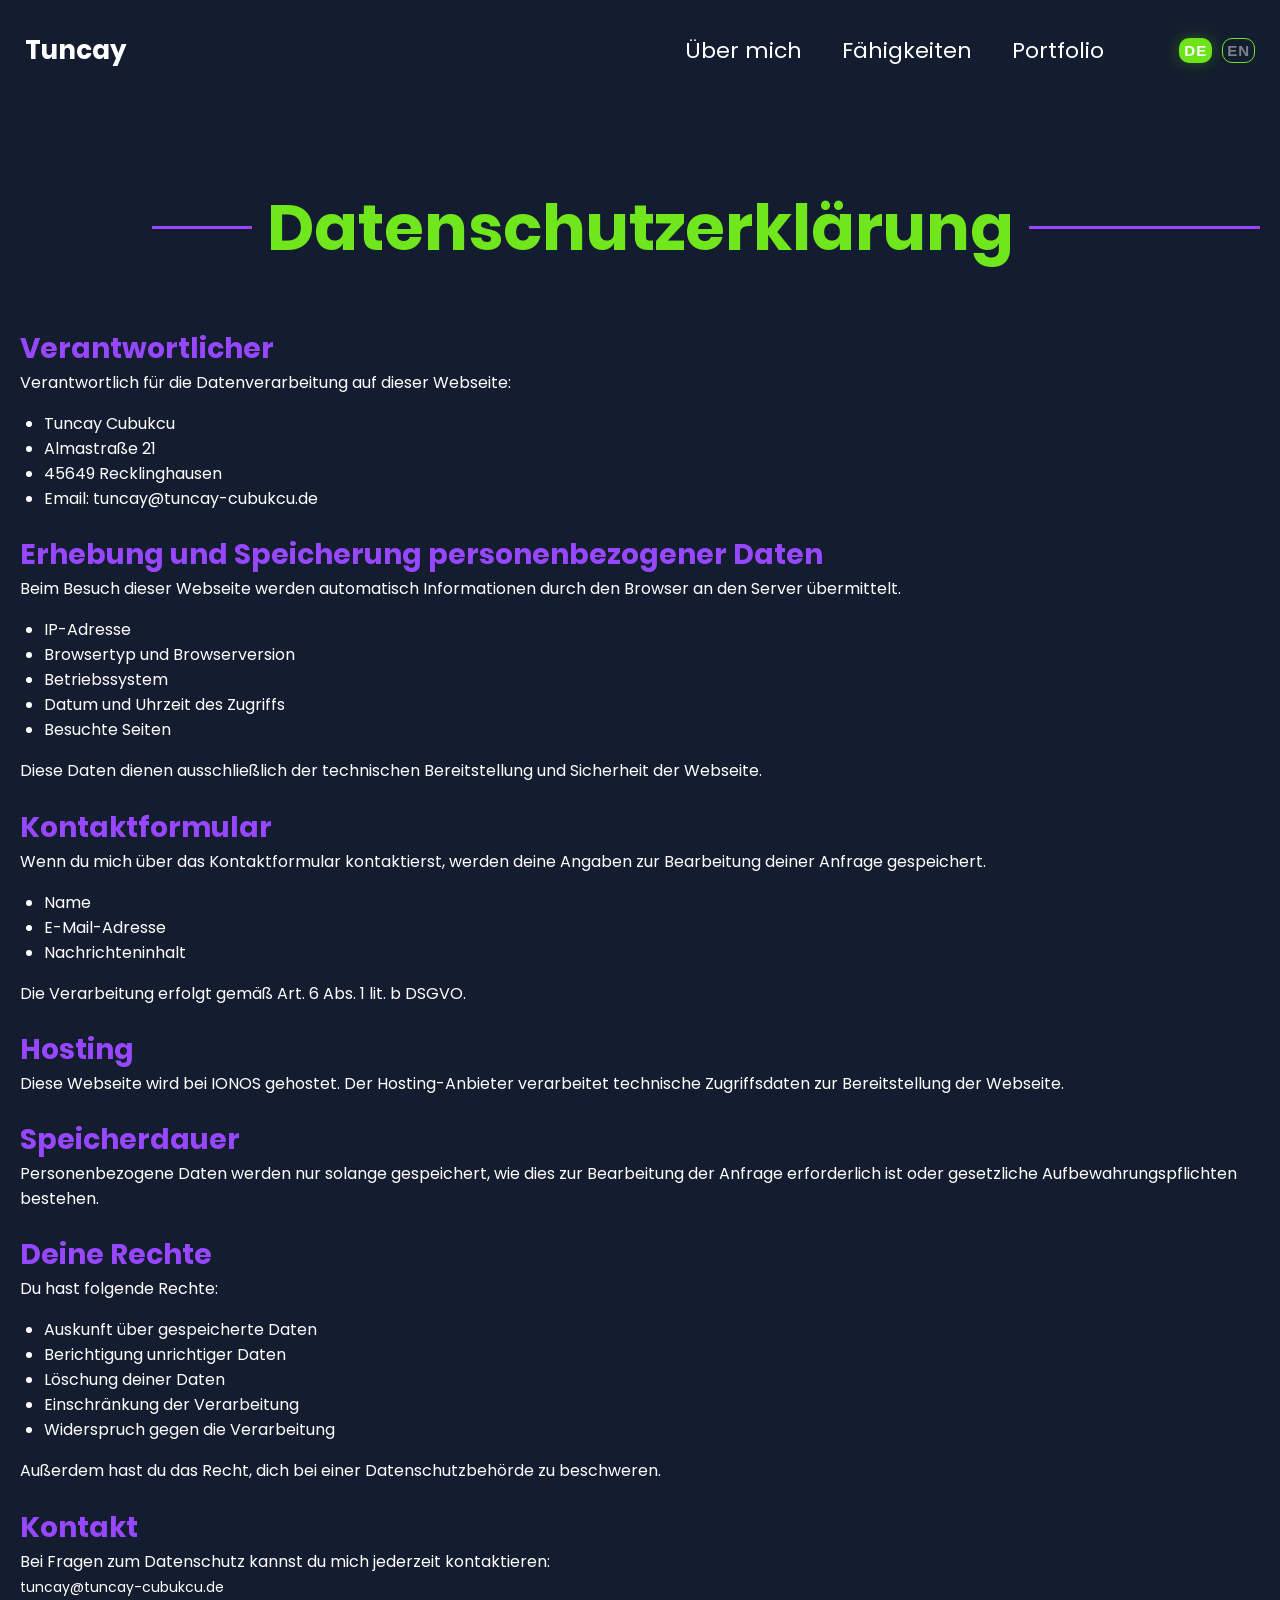
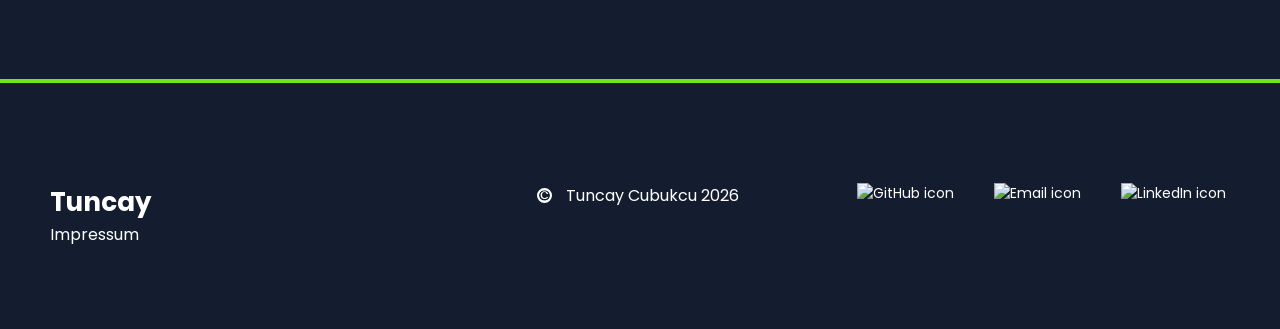
==== commit ee528335: "changes icon from png to svg" ====
--- a/html/datenschutz.html
+++ b/html/datenschutz.html
@@ -133,13 +133,13 @@
             </div>
             <div class="footer-right">
                 <a href="https://github.com/TuncCuDev" title="GitHub - TuncCuDev" aria-label="GitHub - TuncCuDev">
-                    <img src="/assets/icon/github-img.png" alt="GitHub icon">
+                    <img src="./assets/icon/github-img.svg" alt="GitHub icon">
                 </a>  
                 <a href="mailto:tuncay@tuncay-cubukcu.de" title="Send email" aria-label="Send email">
-                    <img src="/assets/icon/mail.img.png" alt="Email icon">
+                    <img src="./assets/icon/mail.img.svg" alt="Email icon">
                 </a>
                 <a href="https://www.linkedin.com/in/tuncay-cu-89078a415/?skipRedirect=true" title="LinkedIn - Tuncay Cubukcu" aria-label="LinkedIn - Tuncay Cubukcu">
-                    <img src="/assets/icon/linkdein.png" alt="LinkedIn icon">
+                    <img src="./assets/icon/linkdein.svg" alt="LinkedIn icon">
                 </a>
             </div>
             <div>
--- a/style.css
+++ b/style.css
@@ -55,7 +55,14 @@
 }
 
 .ft-size20 {
-    font-size: 26px
+    font-size: 26px;
+    transition: all 0.2s ease;
+}
+
+.ft-size20:hover {
+    cursor: pointer;
+    transform: scale(1.1);
+    opacity: 0.8;
 }
 
 .header-right ul{
@@ -1171,6 +1178,18 @@
 .scroll-top img {
     width: 15px;
     height: 15px;
+}
+
+#about {
+    scroll-margin-top: 200px;
+}
+
+#skills {
+    margin-top: -20px;
+}
+
+#portfolio {
+    margin-top: -20px;
 }
 
 .back-button {
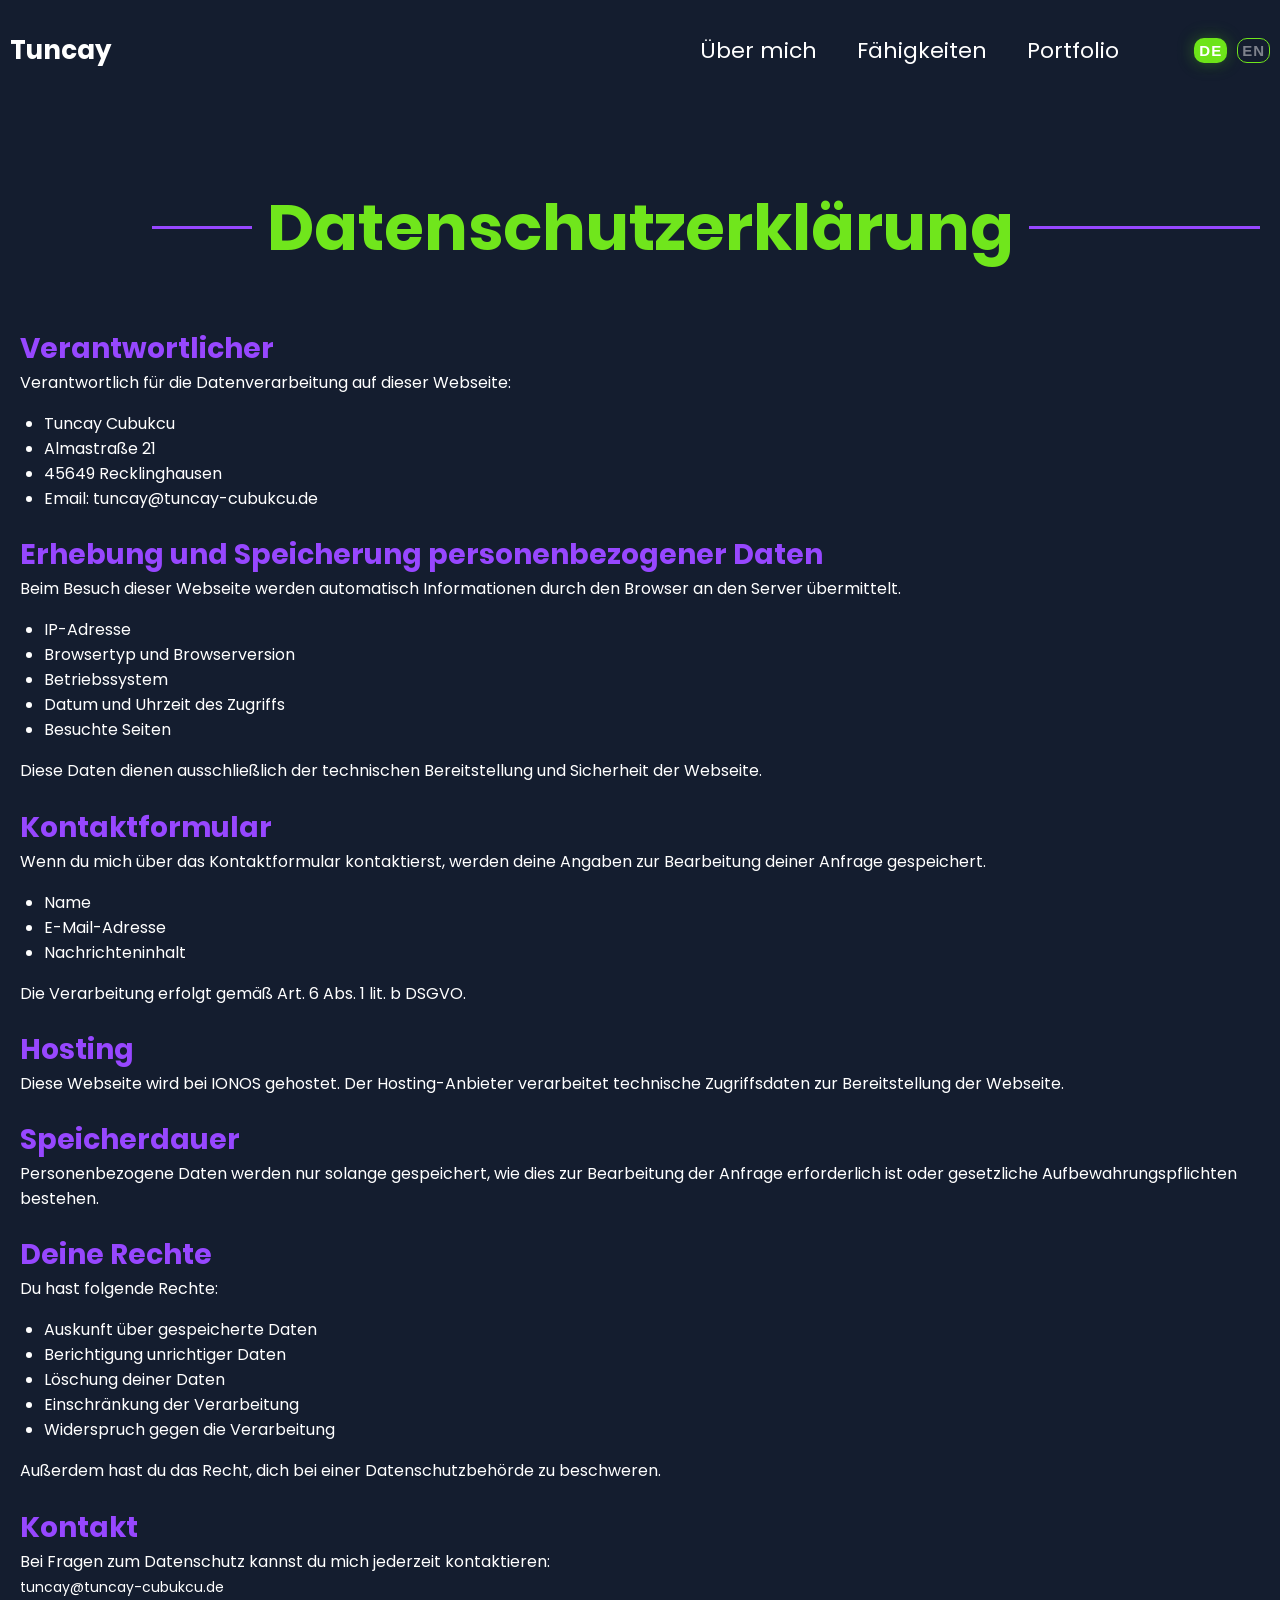
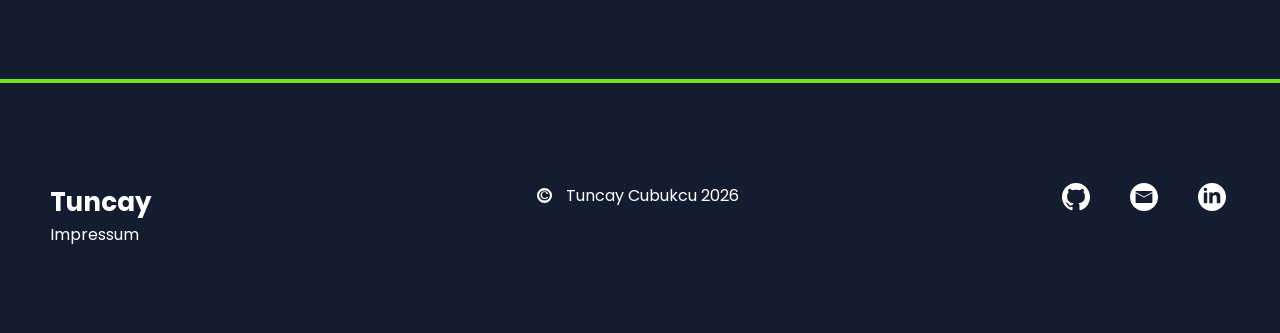
==== commit bb782d6d: "fixed name line with field, contact form edit" ====
--- a/html/datenschutz.html
+++ b/html/datenschutz.html
@@ -125,7 +125,7 @@
                 <div>
                     <span class="left-ft">Tuncay</span>
                 </div>
-                <a href="./html/impressum.html" class="white impressum-link d_none_re" data-i18n="legal_notice"></a>
+                <a href="/html/impressum.html" class="white impressum-link d_none_re" data-i18n="legal_notice"></a>
             </div>
             <div class="footer-center">
                 <div class="copyright-circle">©</div>
@@ -133,17 +133,17 @@
             </div>
             <div class="footer-right">
                 <a href="https://github.com/TuncCuDev" title="GitHub - TuncCuDev" aria-label="GitHub - TuncCuDev">
-                    <img src="./assets/icon/github-img.svg" alt="GitHub icon">
+                    <img src="/assets/icon/github-img.svg" alt="GitHub icon">
                 </a>  
                 <a href="mailto:tuncay@tuncay-cubukcu.de" title="Send email" aria-label="Send email">
-                    <img src="./assets/icon/mail.img.svg" alt="Email icon">
+                    <img src="/assets/icon/mail.img.svg" alt="Email icon">
                 </a>
                 <a href="https://www.linkedin.com/in/tuncay-cu-89078a415/?skipRedirect=true" title="LinkedIn - Tuncay Cubukcu" aria-label="LinkedIn - Tuncay Cubukcu">
-                    <img src="./assets/icon/linkdein.svg" alt="LinkedIn icon">
+                    <img src="/assets/icon/linkdein.svg" alt="LinkedIn icon">
                 </a>
             </div>
             <div>
-                <a href="./html/impressum.html" class="white impressum-link display_re" data-i18n="legal_notice"></a>
+                <a href="/html/impressum.html" class="white impressum-link display_re" data-i18n="legal_notice"></a>
             </div>
         </div>
     </div>
--- a/style.css
+++ b/style.css
@@ -26,9 +26,7 @@
 }
 
 body.no-scroll {
-    position: fixed;
     overflow: hidden;
-    height: 100vh;
 }
 
 .page-wrapper {
@@ -151,7 +149,6 @@
     left: 50%;
     transform: translateX(-50%);
     width: 100%;
-    max-width: 1440px;
     height: 100%;
     filter: brightness(85%);
 }
@@ -185,7 +182,7 @@
 .page-no {
     display: flex;
     justify-content: space-between;
-    padding: 0 25px;
+    padding: 0 10px;
     align-items: center;
     max-width: 1440px;
     width: 100%;
@@ -236,19 +233,26 @@
 .image-wrapper {
     position: relative;
     width: fit-content;
+    overflow: visible;
+}
+
+.image-wrapper img {
+    position: relative;
+    z-index: 1;
 }
 
 .image-wrapper::before {
     content: "";
     position: absolute;
-    top: -250px;
+    top: 50%;
     left: 50%;
-    width: 180%;
-    height: 150%;
-    transform: translateX(-50%);
+    width: 140%;
+    height: 140%;
+    transform: translate(-50%, -50%);
     background: url("./assets/img/Photo shadows.png") no-repeat center;
     background-size: contain;
     z-index: 0;
+    pointer-events: none;
 }
 
 .front-image {
@@ -687,7 +691,11 @@
     font-size: 16px;
     height: 40px;
     width: 120px;
-    border-radius: 8px;
+    border-radius: 8px ;
+}
+
+.border-none {
+    border: none !important;
 }
 
 .button:hover {
@@ -737,6 +745,7 @@
     color: white;
     font-size: 16px;
     transition: 0.2s ease;
+    margin-bottom: 0;
 }
 
 .contact-form input.input-valid,
@@ -792,14 +801,18 @@
     font-weight: 700;
 }
 
+.footer-line {
+    border-top: 4px solid rgba(112, 230, 28, 1);
+    width: 100%;
+}
+
 .footer {
     max-width: 1440px;
-    width: 100%;
     display: flex;
     justify-content: space-between;
     align-items: flex-start;
     padding: 100px 50px;
-    border-top: 4px solid rgba(112, 230, 28, 1);
+   
     color: white;
     position: relative;
     height: 250px;
@@ -1364,8 +1377,11 @@
 
 .error-message {
     color: #E61C40;
-    font-size: 14px;
+    font-size: 12px;
     display: block;
+    margin-top: 4px;
+    min-height: 12px;
+    line-height: 12px;
 }
 
 .display-column {
@@ -1402,51 +1418,56 @@
     transform: none !important;
 }
 
-.tooltip-item {
-    position: relative;
-    display: flex;
-    flex-direction: column;
-    align-items: center;
-}
-
-.tooltip-bubble {
-    position: absolute;
-    bottom: 100%;
-    left: 50%;
-    transform: translateX(-50%) translateY(10px);
-    background: #ffffff;
-    color: #000;
-    padding: 6px 10px;
-    border-radius: 8px;
-    font-size: 16px;
-    height: 100px;
-    width: 200px;
-    white-space: nowrap;
-    opacity: 0;
-    visibility: hidden;
-    transition: 0.3s ease;
+.tooltip-item { 
+    position: relative; 
+    display: flex; flex-direction: 
+    column; 
+    align-items: center; 
+} 
+
+.tooltip-bubble { 
+    position: absolute; 
+    bottom: 100%; left: 50%;
+    transform: translateX(-50%) translateY(10px); 
+    background: #ffffff; 
+    color: #000; 
+    padding: 6px 10px; 
+    border-radius: 8px; 
+    font-size: 16px; 
+    height: 75px; 
+    width: 150px; 
+    white-space: normal; 
+    opacity: 1; 
+    visibility: hidden; 
+    transition: 0.3s ease; 
     pointer-events: none;
-}
+} 
 
 .tooltip-item:hover .tooltip-bubble {
-    opacity: 1;
-    visibility: visible;
+    opacity: 1; 
+    visibility: visible; 
     transform: translateX(-50%) translateY(-10px);
-}
+} 
 
 .tooltip-bubble::after {
     content: "";
     position: absolute;
     top: 100%;
-    left: 20%;
+    left: 50%;
     transform: translateX(-50%);
-    border-width: 15px;
-    border-style: solid;
-    border-color: #ffffff transparent transparent transparent;
+    width: 0;
+    height: 0;
+    border-left: 10px solid transparent;
+    border-right: 10px solid transparent;
+    border-top: 10px solid #ffffff;
 }
 
 .display_re {
     display: none;
+}
+
+#contactForm {
+    scroll-margin-top: 300px;
 }
 
 @keyframes upDown {
